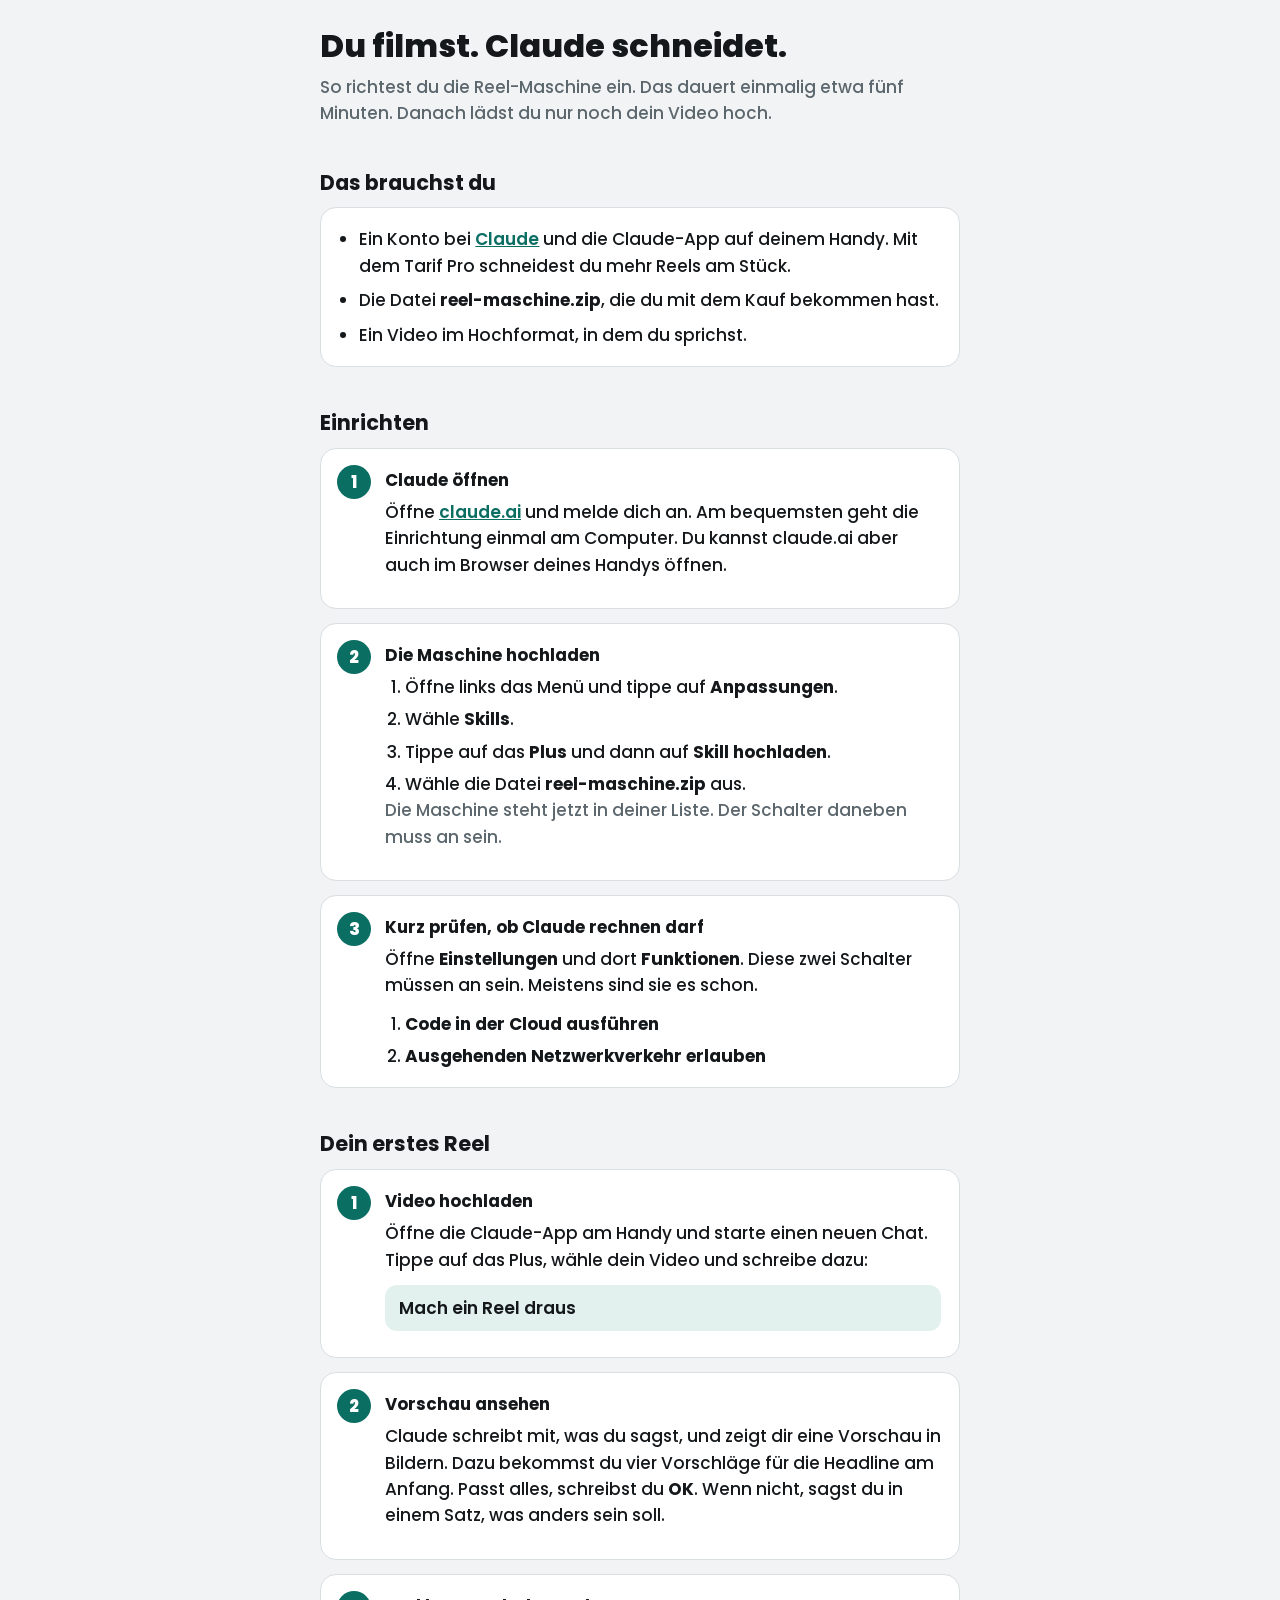
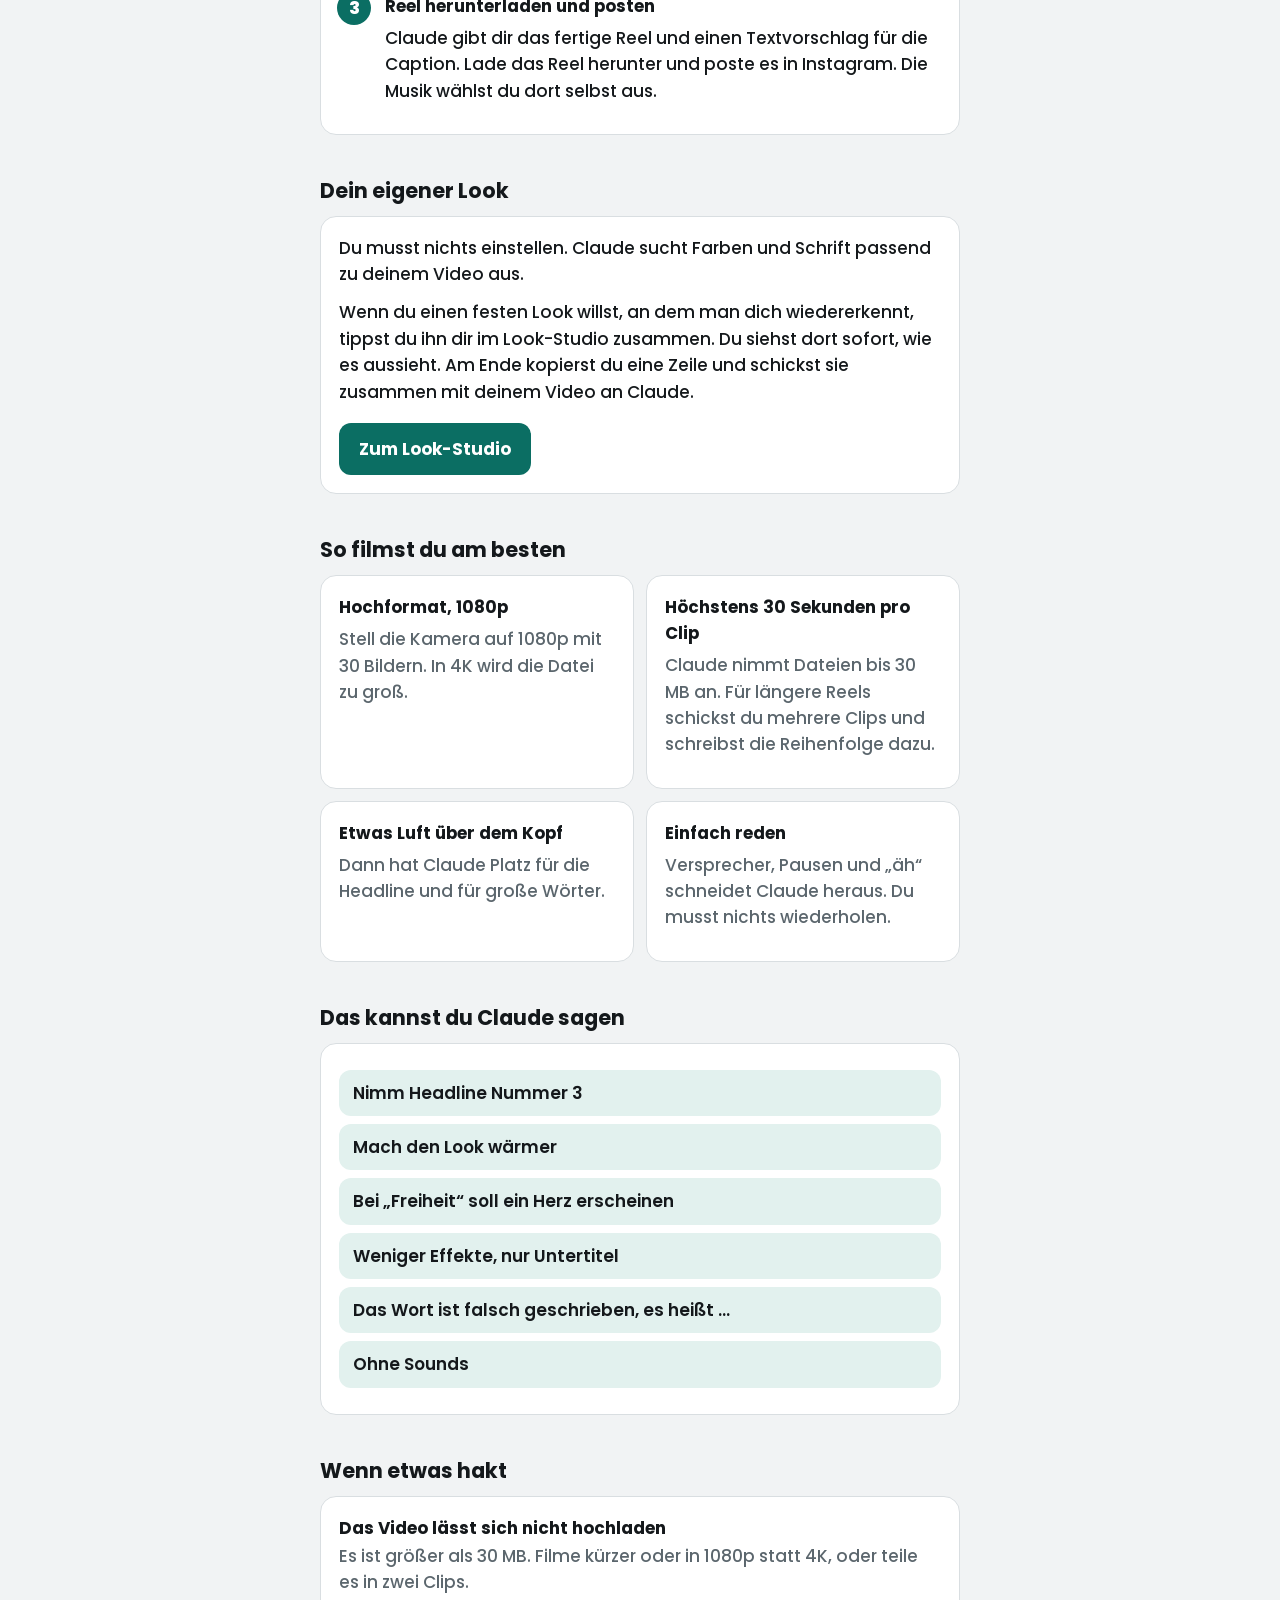
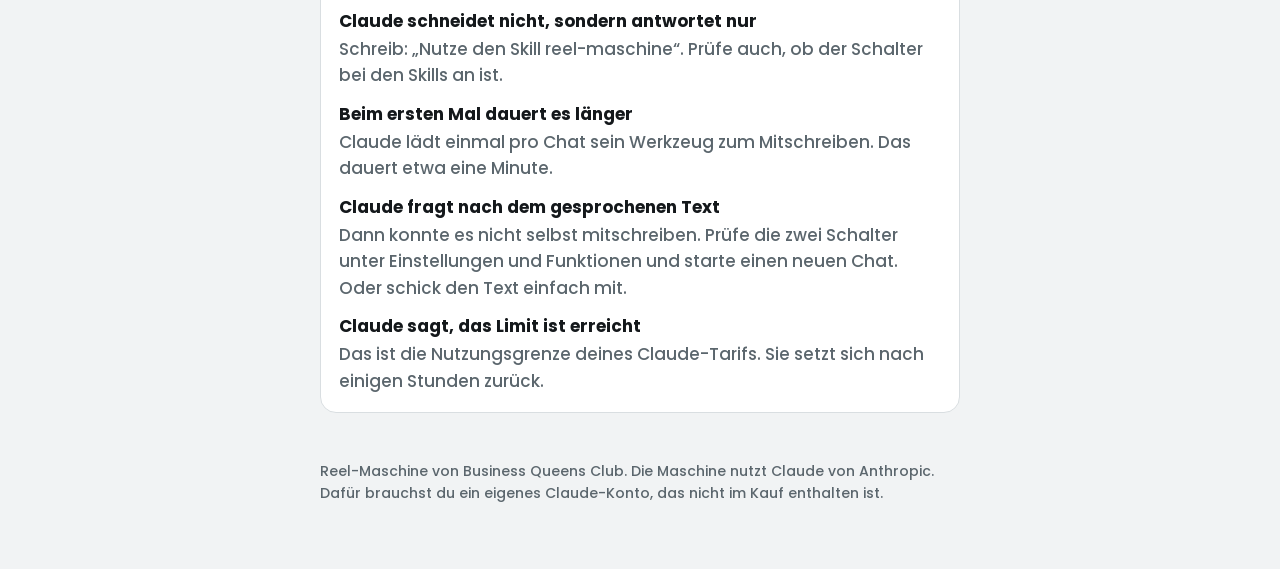
==== index.html @ 1df6cdad "Anleitung und Look-Studio" ====
<!doctype html>
<html lang="de">
<head>
<meta charset="utf-8">
<meta name="viewport" content="width=device-width, initial-scale=1, viewport-fit=cover">
<meta name="robots" content="noindex">
<title>Reel-Maschine: So startest du</title>
<link rel="stylesheet" href="stil.css">
<style>
/* Layout: eine schmale Lesespalte fürs Handy. Oben was man braucht, dann fünf nummerierte Schritte
   (echte Reihenfolge), danach Tipps und Hilfe zum Nachschlagen. */
:root {
  --bg: #F1F3F4; --flaeche: #FFFFFF; --tinte: #14181B; --leise: #5B666D; --linie: #D9DEE1;
  --akzent: #0B6E63; --auf-akzent: #FFFFFF; --hell: #E2F1EE;
  --schrift: "Poppins", system-ui, -apple-system, "Segoe UI", sans-serif;
}
@media (prefers-color-scheme: dark) { :root {
  --bg: #0F1214; --flaeche: #191E21; --tinte: #EEF2F3; --leise: #9AA6AC; --linie: #2B3338;
  --akzent: #47CDB8; --auf-akzent: #06211D; --hell: #173832; color-scheme: dark } }
html { color-scheme: light dark }
body { margin: 0; background: var(--bg); color: var(--tinte); font: 500 17px/1.55 var(--schrift); }
.seite { max-width: 640px; margin: 0 auto; padding-block: 28px 64px;
  padding-left: max(18px, env(safe-area-inset-left, 0px)); padding-right: max(18px, env(safe-area-inset-right, 0px)); }
h1 { font-size: 2rem; line-height: 1.12; margin: 0 0 10px; font-weight: 800; text-wrap: balance; }
h2 { font-size: 1.3rem; line-height: 1.2; margin: 44px 0 12px; font-weight: 700; text-wrap: balance; }
h3 { font-size: 1.05rem; margin: 0 0 6px; font-weight: 700; }
p { margin: 0 0 12px; } .leise { color: var(--leise); }
a { color: var(--akzent); font-weight: 600; }
.kasten { background: var(--flaeche); border: 1px solid var(--linie); border-radius: 16px; padding: 18px; }
.kasten ul { margin: 0; padding-left: 1.2em; display: grid; gap: 8px; }
.schritte { list-style: none; margin: 0; padding: 0; display: grid; gap: 14px; counter-reset: s; }
.schritte > li { counter-increment: s; background: var(--flaeche); border: 1px solid var(--linie); border-radius: 16px; padding: 18px 18px 18px 64px; position: relative; }
.schritte > li::before { content: counter(s); position: absolute; left: 16px; top: 16px; width: 34px; height: 34px; border-radius: 50%;
  background: var(--akzent); color: var(--auf-akzent); font-weight: 800; display: grid; place-items: center; }
.schritte ol { margin: 6px 0 0; padding-left: 1.2em; display: grid; gap: 6px; }
.sag { display: block; background: var(--hell); border-radius: 12px; padding: 10px 14px; margin: 8px 0; font-weight: 600; }
.knopf { display: inline-block; background: var(--akzent); color: var(--auf-akzent); text-decoration: none; font-weight: 700; border-radius: 12px; padding: 13px 20px; margin-top: 6px; }
.knopf:focus-visible, a:focus-visible { outline: 3px solid var(--akzent); outline-offset: 2px; }
dl { margin: 0; display: grid; gap: 12px; } dt { font-weight: 700; } dd { margin: 2px 0 0; color: var(--leise); }
.zwei { display: grid; gap: 12px; } @media (min-width: 560px) { .zwei { grid-template-columns: 1fr 1fr; } }
footer { margin-top: 48px; font-size: .88rem; color: var(--leise); }
</style>
</head>
<body>
<div class="seite">

<h1>Du filmst. Claude schneidet.</h1>
<p class="leise">So richtest du die Reel-Maschine ein. Das dauert einmalig etwa fünf Minuten. Danach lädst du nur noch dein Video hoch.</p>

<h2>Das brauchst du</h2>
<div class="kasten">
  <ul>
    <li>Ein Konto bei <a href="https://claude.ai">Claude</a> und die Claude-App auf deinem Handy. Mit dem Tarif Pro schneidest du mehr Reels am Stück.</li>
    <li>Die Datei <b>reel-maschine.zip</b>, die du mit dem Kauf bekommen hast.</li>
    <li>Ein Video im Hochformat, in dem du sprichst.</li>
  </ul>
</div>

<h2>Einrichten</h2>
<ol class="schritte">
  <li>
    <h3>Claude öffnen</h3>
    <p>Öffne <a href="https://claude.ai">claude.ai</a> und melde dich an. Am bequemsten geht die Einrichtung einmal am Computer. Du kannst claude.ai aber auch im Browser deines Handys öffnen.</p>
  </li>
  <li>
    <h3>Die Maschine hochladen</h3>
    <ol>
      <li>Öffne links das Menü und tippe auf <b>Anpassungen</b>.</li>
      <li>Wähle <b>Skills</b>.</li>
      <li>Tippe auf das <b>Plus</b> und dann auf <b>Skill hochladen</b>.</li>
      <li>Wähle die Datei <b>reel-maschine.zip</b> aus.</li>
    </ol>
    <p class="leise">Die Maschine steht jetzt in deiner Liste. Der Schalter daneben muss an sein.</p>
  </li>
  <li>
    <h3>Kurz prüfen, ob Claude rechnen darf</h3>
    <p>Öffne <b>Einstellungen</b> und dort <b>Funktionen</b>. Diese zwei Schalter müssen an sein. Meistens sind sie es schon.</p>
    <ol>
      <li><b>Code in der Cloud ausführen</b></li>
      <li><b>Ausgehenden Netzwerkverkehr erlauben</b></li>
    </ol>
  </li>
</ol>

<h2>Dein erstes Reel</h2>
<ol class="schritte">
  <li>
    <h3>Video hochladen</h3>
    <p>Öffne die Claude-App am Handy und starte einen neuen Chat. Tippe auf das Plus, wähle dein Video und schreibe dazu:</p>
    <span class="sag">Mach ein Reel draus</span>
  </li>
  <li>
    <h3>Vorschau ansehen</h3>
    <p>Claude schreibt mit, was du sagst, und zeigt dir eine Vorschau in Bildern. Dazu bekommst du vier Vorschläge für die Headline am Anfang. Passt alles, schreibst du <b>OK</b>. Wenn nicht, sagst du in einem Satz, was anders sein soll.</p>
  </li>
  <li>
    <h3>Reel herunterladen und posten</h3>
    <p>Claude gibt dir das fertige Reel und einen Textvorschlag für die Caption. Lade das Reel herunter und poste es in Instagram. Die Musik wählst du dort selbst aus.</p>
  </li>
</ol>

<h2>Dein eigener Look</h2>
<div class="kasten">
  <p>Du musst nichts einstellen. Claude sucht Farben und Schrift passend zu deinem Video aus.</p>
  <p>Wenn du einen festen Look willst, an dem man dich wiedererkennt, tippst du ihn dir im Look-Studio zusammen. Du siehst dort sofort, wie es aussieht. Am Ende kopierst du eine Zeile und schickst sie zusammen mit deinem Video an Claude.</p>
  <a class="knopf" href="studio/">Zum Look-Studio</a>
</div>

<h2>So filmst du am besten</h2>
<div class="zwei">
  <div class="kasten"><h3>Hochformat, 1080p</h3><p class="leise">Stell die Kamera auf 1080p mit 30 Bildern. In 4K wird die Datei zu groß.</p></div>
  <div class="kasten"><h3>Höchstens 30 Sekunden pro Clip</h3><p class="leise">Claude nimmt Dateien bis 30 MB an. Für längere Reels schickst du mehrere Clips und schreibst die Reihenfolge dazu.</p></div>
  <div class="kasten"><h3>Etwas Luft über dem Kopf</h3><p class="leise">Dann hat Claude Platz für die Headline und für große Wörter.</p></div>
  <div class="kasten"><h3>Einfach reden</h3><p class="leise">Versprecher, Pausen und „äh“ schneidet Claude heraus. Du musst nichts wiederholen.</p></div>
</div>

<h2>Das kannst du Claude sagen</h2>
<div class="kasten">
  <span class="sag">Nimm Headline Nummer 3</span>
  <span class="sag">Mach den Look wärmer</span>
  <span class="sag">Bei „Freiheit“ soll ein Herz erscheinen</span>
  <span class="sag">Weniger Effekte, nur Untertitel</span>
  <span class="sag">Das Wort ist falsch geschrieben, es heißt …</span>
  <span class="sag">Ohne Sounds</span>
</div>

<h2>Wenn etwas hakt</h2>
<div class="kasten">
  <dl>
    <div><dt>Das Video lässt sich nicht hochladen</dt><dd>Es ist größer als 30 MB. Filme kürzer oder in 1080p statt 4K, oder teile es in zwei Clips.</dd></div>
    <div><dt>Claude schneidet nicht, sondern antwortet nur</dt><dd>Schreib: „Nutze den Skill reel-maschine“. Prüfe auch, ob der Schalter bei den Skills an ist.</dd></div>
    <div><dt>Beim ersten Mal dauert es länger</dt><dd>Claude lädt einmal pro Chat sein Werkzeug zum Mitschreiben. Das dauert etwa eine Minute.</dd></div>
    <div><dt>Claude fragt nach dem gesprochenen Text</dt><dd>Dann konnte es nicht selbst mitschreiben. Prüfe die zwei Schalter unter Einstellungen und Funktionen und starte einen neuen Chat. Oder schick den Text einfach mit.</dd></div>
    <div><dt>Claude sagt, das Limit ist erreicht</dt><dd>Das ist die Nutzungsgrenze deines Claude-Tarifs. Sie setzt sich nach einigen Stunden zurück.</dd></div>
  </dl>
</div>

<footer>Reel-Maschine von Business Queens Club. Die Maschine nutzt Claude von Anthropic. Dafür brauchst du ein eigenes Claude-Konto, das nicht im Kauf enthalten ist.</footer>
</div>
</body>
</html>
---- stil.css ----
/* Gemeinsame Schriften: liegen auf dieser Seite selbst, es wird nichts von fremden Servern geladen. */
@font-face { font-family: "Poppins"; font-weight: 500; font-display: swap; src: url("fonts/Poppins-Medium.ttf") format("truetype"); }
@font-face { font-family: "Poppins"; font-weight: 600; font-display: swap; src: url("fonts/Poppins-SemiBold.ttf") format("truetype"); }
@font-face { font-family: "Poppins"; font-weight: 700; font-display: swap; src: url("fonts/Poppins-Bold.ttf") format("truetype"); }
@font-face { font-family: "Poppins"; font-weight: 800; font-display: swap; src: url("fonts/Poppins-ExtraBold.ttf") format("truetype"); }
@font-face { font-family: "DM Serif Display"; font-style: italic; font-display: swap; src: url("fonts/DMSerifDisplay-Italic.ttf") format("truetype"); }
@font-face { font-family: "Instrument Serif"; font-style: italic; font-display: swap; src: url("fonts/InstrumentSerif-Italic.ttf") format("truetype"); }
@font-face { font-family: "Anton"; font-display: swap; src: url("fonts/Anton-Regular.ttf") format("truetype"); }
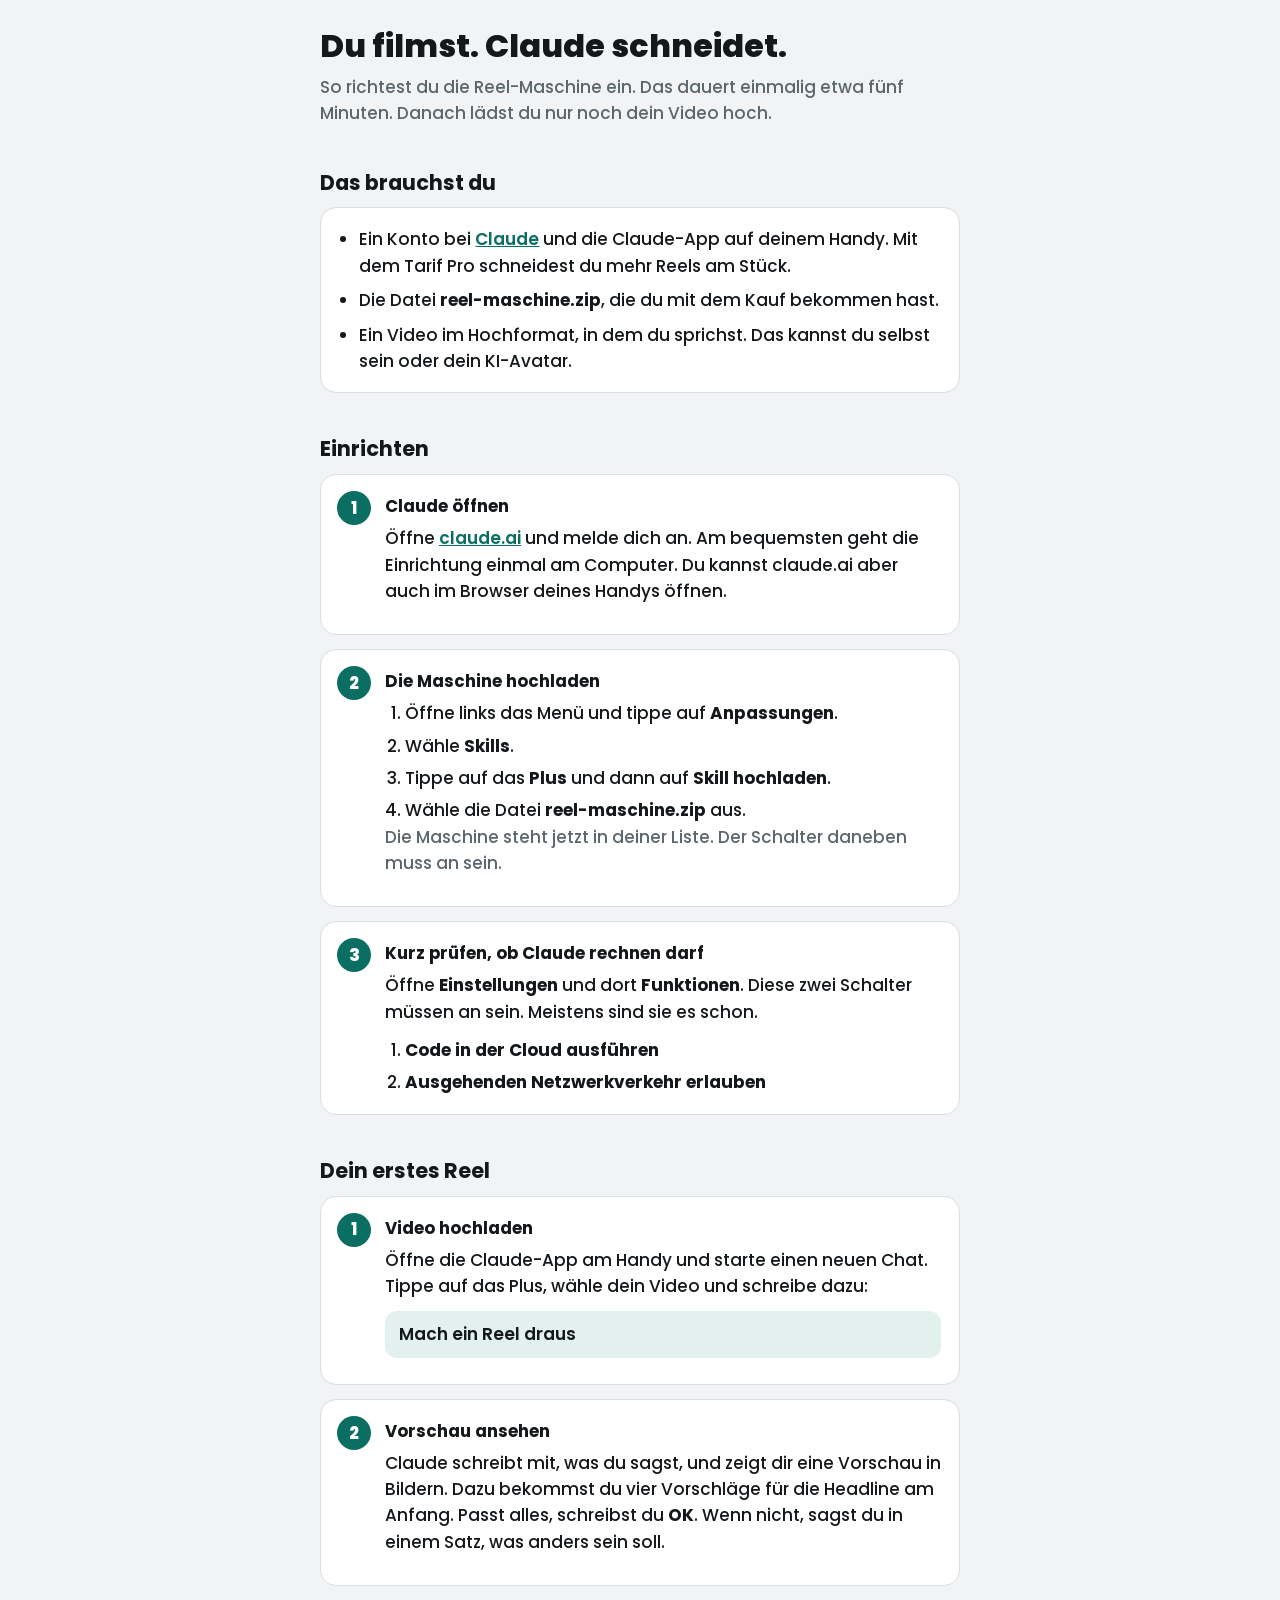
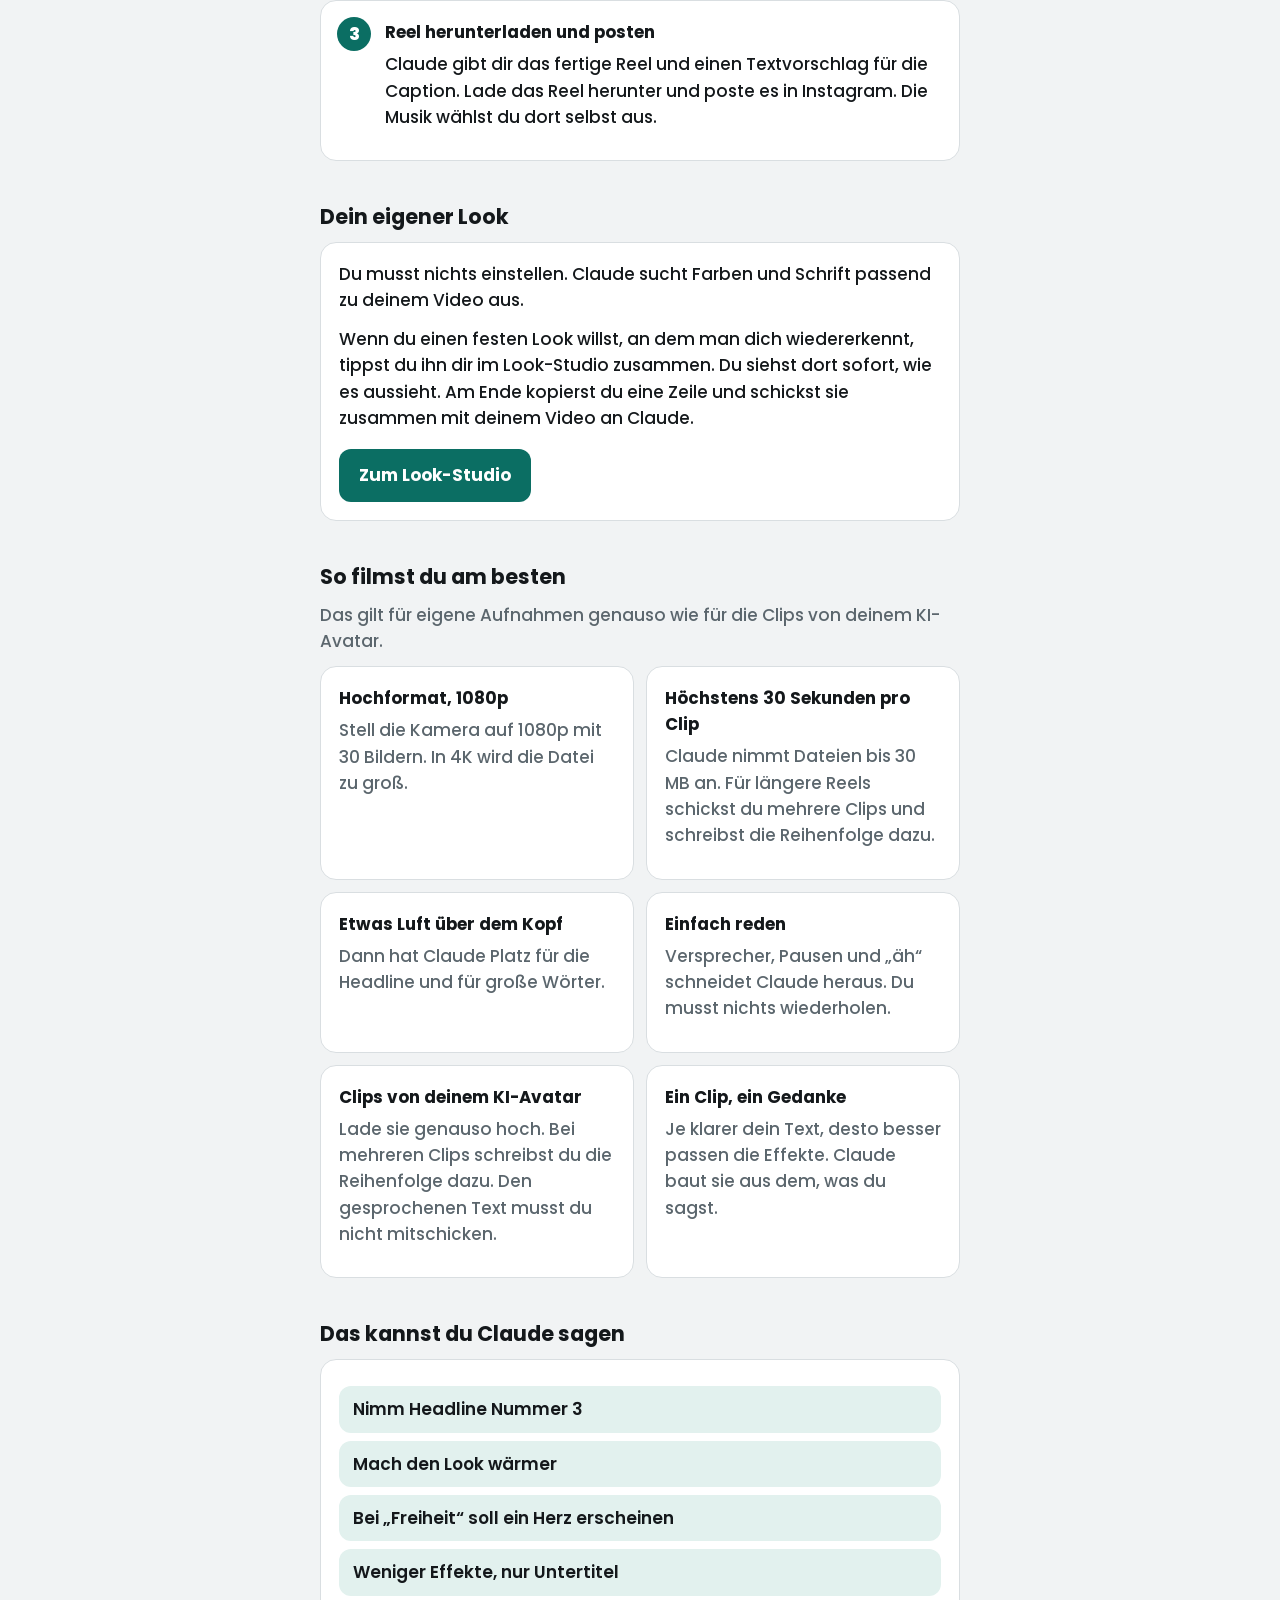
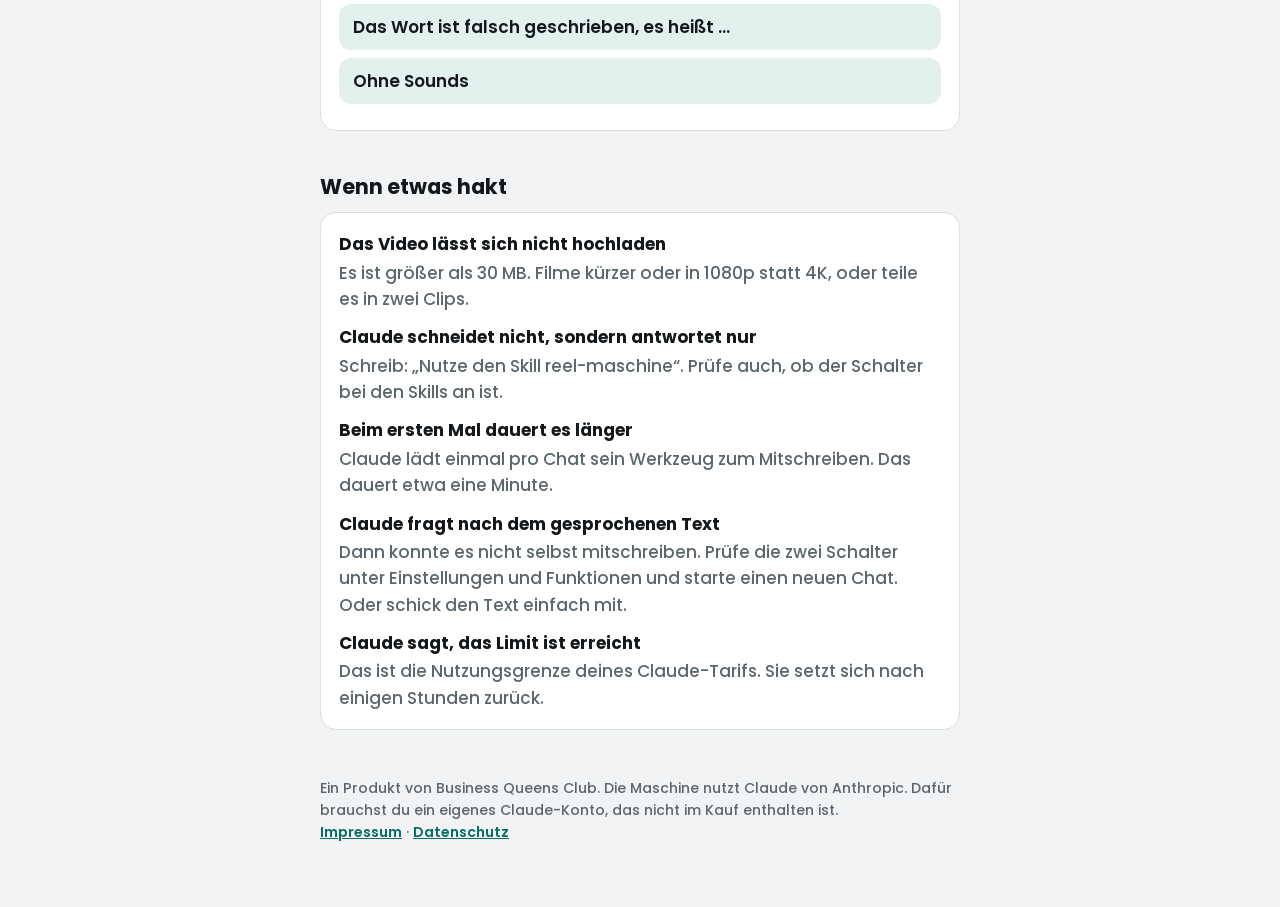
==== commit 345efd90: "Impressum, Datenschutz, Hinweise zu KI-Avatar-Clips" ====
--- a/index.html
+++ b/index.html
@@ -52,7 +52,7 @@
   <ul>
     <li>Ein Konto bei <a href="https://claude.ai">Claude</a> und die Claude-App auf deinem Handy. Mit dem Tarif Pro schneidest du mehr Reels am Stück.</li>
     <li>Die Datei <b>reel-maschine.zip</b>, die du mit dem Kauf bekommen hast.</li>
-    <li>Ein Video im Hochformat, in dem du sprichst.</li>
+    <li>Ein Video im Hochformat, in dem du sprichst. Das kannst du selbst sein oder dein KI-Avatar.</li>
   </ul>
 </div>
 
@@ -107,11 +107,14 @@
 </div>
 
 <h2>So filmst du am besten</h2>
+<p class="leise">Das gilt für eigene Aufnahmen genauso wie für die Clips von deinem KI-Avatar.</p>
 <div class="zwei">
   <div class="kasten"><h3>Hochformat, 1080p</h3><p class="leise">Stell die Kamera auf 1080p mit 30 Bildern. In 4K wird die Datei zu groß.</p></div>
   <div class="kasten"><h3>Höchstens 30 Sekunden pro Clip</h3><p class="leise">Claude nimmt Dateien bis 30 MB an. Für längere Reels schickst du mehrere Clips und schreibst die Reihenfolge dazu.</p></div>
   <div class="kasten"><h3>Etwas Luft über dem Kopf</h3><p class="leise">Dann hat Claude Platz für die Headline und für große Wörter.</p></div>
   <div class="kasten"><h3>Einfach reden</h3><p class="leise">Versprecher, Pausen und „äh“ schneidet Claude heraus. Du musst nichts wiederholen.</p></div>
+  <div class="kasten"><h3>Clips von deinem KI-Avatar</h3><p class="leise">Lade sie genauso hoch. Bei mehreren Clips schreibst du die Reihenfolge dazu. Den gesprochenen Text musst du nicht mitschicken.</p></div>
+  <div class="kasten"><h3>Ein Clip, ein Gedanke</h3><p class="leise">Je klarer dein Text, desto besser passen die Effekte. Claude baut sie aus dem, was du sagst.</p></div>
 </div>
 
 <h2>Das kannst du Claude sagen</h2>
@@ -135,7 +138,8 @@
   </dl>
 </div>
 
-<footer>Reel-Maschine von Business Queens Club. Die Maschine nutzt Claude von Anthropic. Dafür brauchst du ein eigenes Claude-Konto, das nicht im Kauf enthalten ist.</footer>
+<footer>Ein Produkt von Business Queens Club. Die Maschine nutzt Claude von Anthropic. Dafür brauchst du ein eigenes Claude-Konto, das nicht im Kauf enthalten ist.<br>
+<a href="https://businessqueensclub.de/rechtliches/#impressum">Impressum</a> · <a href="https://businessqueensclub.de/rechtliches/#datenschutz">Datenschutz</a></footer>
 </div>
 </body>
 </html>
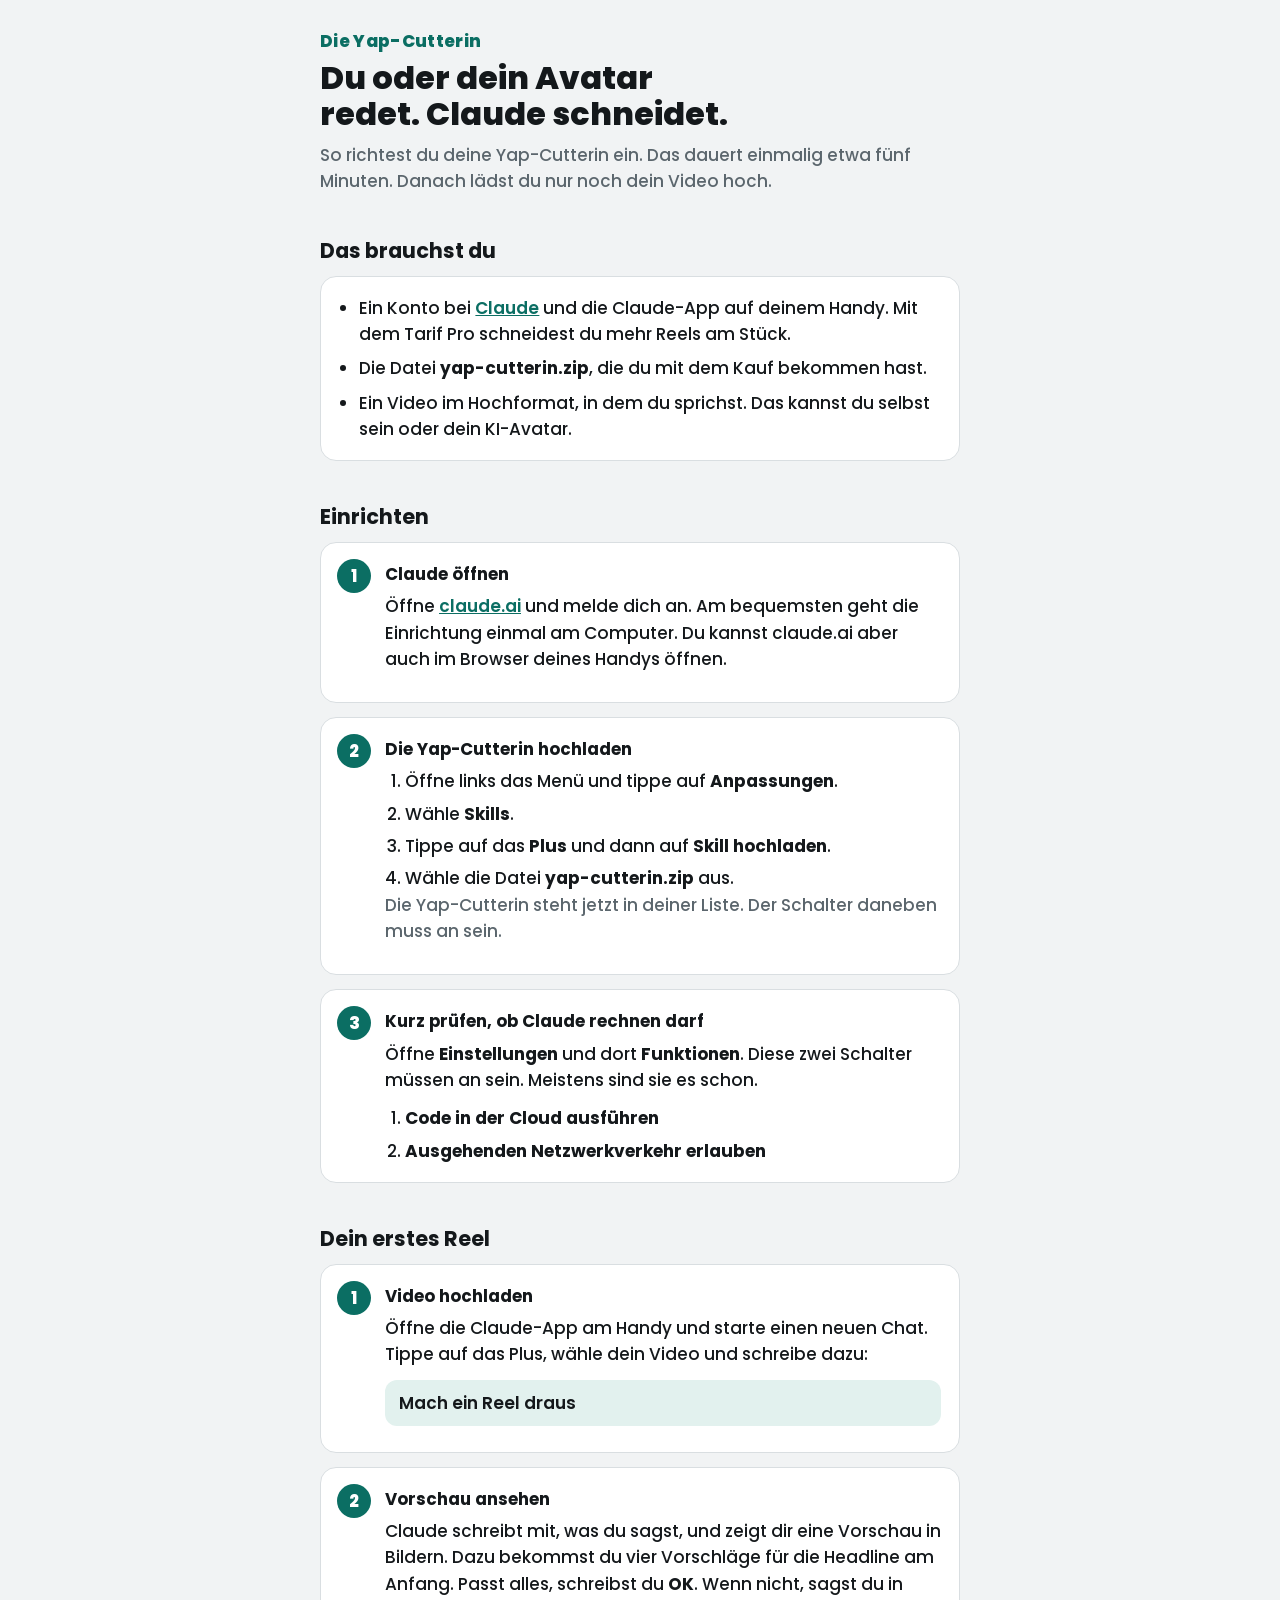
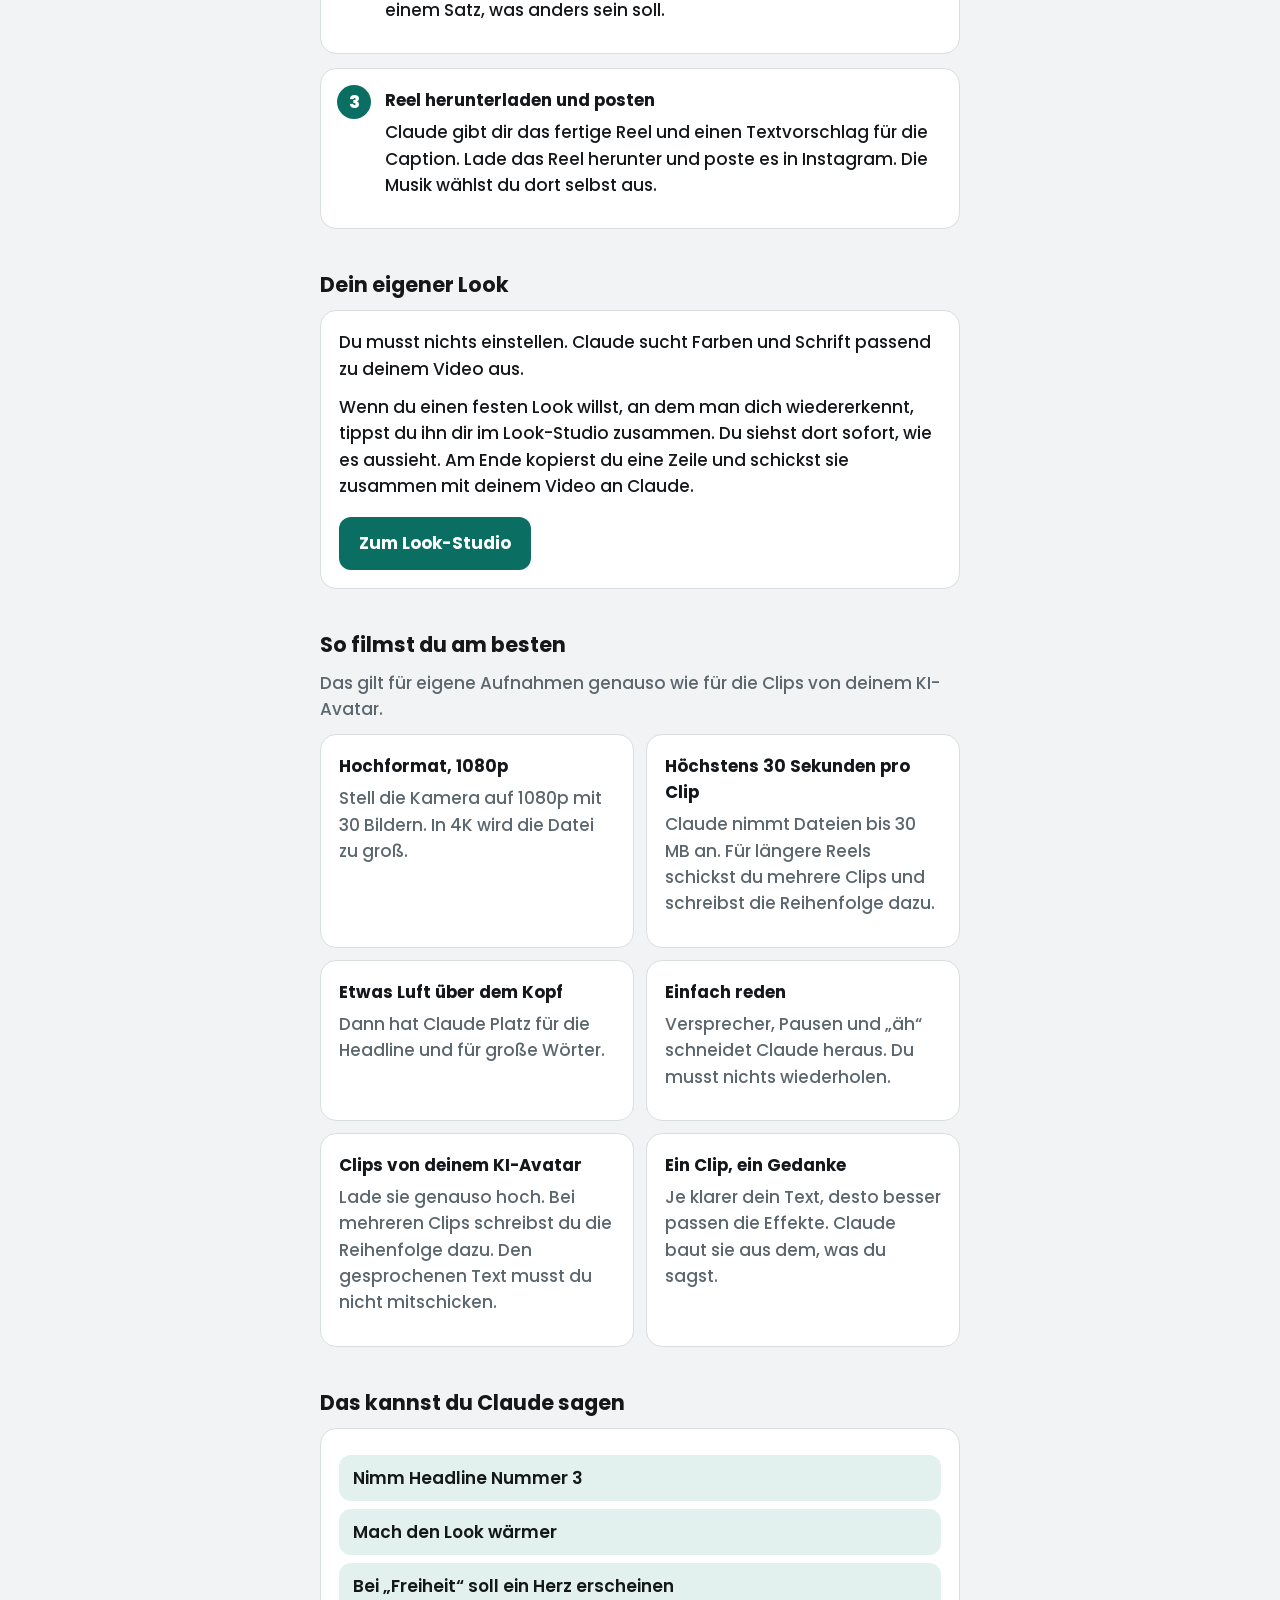
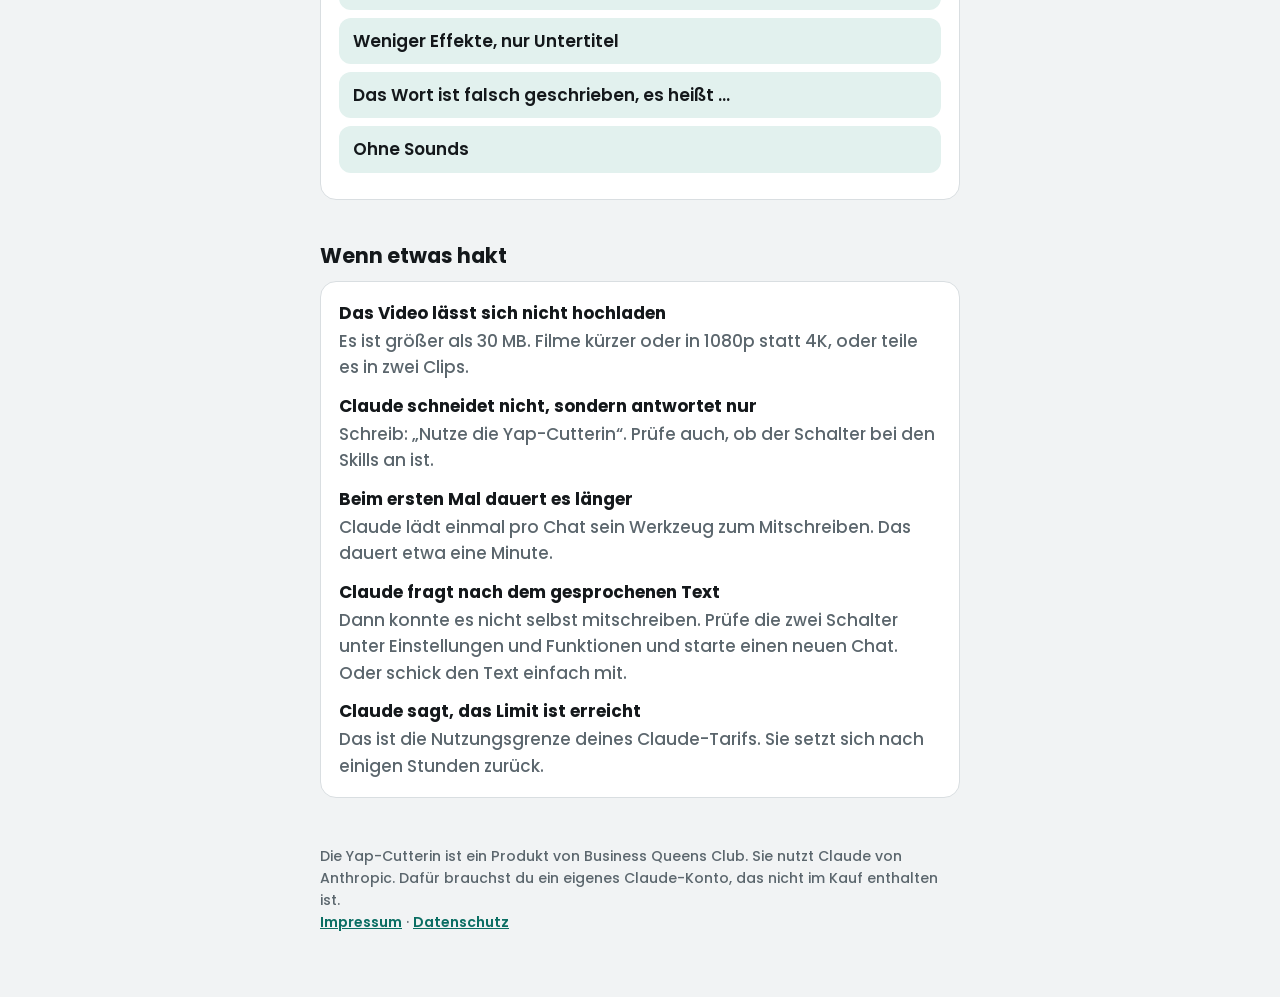
==== commit ebb71a70: "Umbenannt in Die Yap-Cutterin" ====
--- a/index.html
+++ b/index.html
@@ -4,7 +4,7 @@
 <meta charset="utf-8">
 <meta name="viewport" content="width=device-width, initial-scale=1, viewport-fit=cover">
 <meta name="robots" content="noindex">
-<title>Reel-Maschine: So startest du</title>
+<title>Die Yap-Cutterin: So startest du</title>
 <link rel="stylesheet" href="stil.css">
 <style>
 /* Layout: eine schmale Lesespalte fürs Handy. Oben was man braucht, dann fünf nummerierte Schritte
@@ -21,6 +21,7 @@
 body { margin: 0; background: var(--bg); color: var(--tinte); font: 500 17px/1.55 var(--schrift); }
 .seite { max-width: 640px; margin: 0 auto; padding-block: 28px 64px;
   padding-left: max(18px, env(safe-area-inset-left, 0px)); padding-right: max(18px, env(safe-area-inset-right, 0px)); }
+.marke { font-weight: 800; color: var(--akzent); letter-spacing: .02em; margin: 0 0 6px; }
 h1 { font-size: 2rem; line-height: 1.12; margin: 0 0 10px; font-weight: 800; text-wrap: balance; }
 h2 { font-size: 1.3rem; line-height: 1.2; margin: 44px 0 12px; font-weight: 700; text-wrap: balance; }
 h3 { font-size: 1.05rem; margin: 0 0 6px; font-weight: 700; }
@@ -44,14 +45,15 @@
 <body>
 <div class="seite">
 
-<h1>Du filmst. Claude schneidet.</h1>
-<p class="leise">So richtest du die Reel-Maschine ein. Das dauert einmalig etwa fünf Minuten. Danach lädst du nur noch dein Video hoch.</p>
+<p class="marke">Die Yap-Cutterin</p>
+<h1>Du oder dein Avatar redet. Claude schneidet.</h1>
+<p class="leise">So richtest du deine Yap-Cutterin ein. Das dauert einmalig etwa fünf Minuten. Danach lädst du nur noch dein Video hoch.</p>
 
 <h2>Das brauchst du</h2>
 <div class="kasten">
   <ul>
     <li>Ein Konto bei <a href="https://claude.ai">Claude</a> und die Claude-App auf deinem Handy. Mit dem Tarif Pro schneidest du mehr Reels am Stück.</li>
-    <li>Die Datei <b>reel-maschine.zip</b>, die du mit dem Kauf bekommen hast.</li>
+    <li>Die Datei <b>yap-cutterin.zip</b>, die du mit dem Kauf bekommen hast.</li>
     <li>Ein Video im Hochformat, in dem du sprichst. Das kannst du selbst sein oder dein KI-Avatar.</li>
   </ul>
 </div>
@@ -63,14 +65,14 @@
     <p>Öffne <a href="https://claude.ai">claude.ai</a> und melde dich an. Am bequemsten geht die Einrichtung einmal am Computer. Du kannst claude.ai aber auch im Browser deines Handys öffnen.</p>
   </li>
   <li>
-    <h3>Die Maschine hochladen</h3>
+    <h3>Die Yap-Cutterin hochladen</h3>
     <ol>
       <li>Öffne links das Menü und tippe auf <b>Anpassungen</b>.</li>
       <li>Wähle <b>Skills</b>.</li>
       <li>Tippe auf das <b>Plus</b> und dann auf <b>Skill hochladen</b>.</li>
-      <li>Wähle die Datei <b>reel-maschine.zip</b> aus.</li>
+      <li>Wähle die Datei <b>yap-cutterin.zip</b> aus.</li>
     </ol>
-    <p class="leise">Die Maschine steht jetzt in deiner Liste. Der Schalter daneben muss an sein.</p>
+    <p class="leise">Die Yap-Cutterin steht jetzt in deiner Liste. Der Schalter daneben muss an sein.</p>
   </li>
   <li>
     <h3>Kurz prüfen, ob Claude rechnen darf</h3>
@@ -131,14 +133,14 @@
 <div class="kasten">
   <dl>
     <div><dt>Das Video lässt sich nicht hochladen</dt><dd>Es ist größer als 30 MB. Filme kürzer oder in 1080p statt 4K, oder teile es in zwei Clips.</dd></div>
-    <div><dt>Claude schneidet nicht, sondern antwortet nur</dt><dd>Schreib: „Nutze den Skill reel-maschine“. Prüfe auch, ob der Schalter bei den Skills an ist.</dd></div>
+    <div><dt>Claude schneidet nicht, sondern antwortet nur</dt><dd>Schreib: „Nutze die Yap-Cutterin“. Prüfe auch, ob der Schalter bei den Skills an ist.</dd></div>
     <div><dt>Beim ersten Mal dauert es länger</dt><dd>Claude lädt einmal pro Chat sein Werkzeug zum Mitschreiben. Das dauert etwa eine Minute.</dd></div>
     <div><dt>Claude fragt nach dem gesprochenen Text</dt><dd>Dann konnte es nicht selbst mitschreiben. Prüfe die zwei Schalter unter Einstellungen und Funktionen und starte einen neuen Chat. Oder schick den Text einfach mit.</dd></div>
     <div><dt>Claude sagt, das Limit ist erreicht</dt><dd>Das ist die Nutzungsgrenze deines Claude-Tarifs. Sie setzt sich nach einigen Stunden zurück.</dd></div>
   </dl>
 </div>
 
-<footer>Ein Produkt von Business Queens Club. Die Maschine nutzt Claude von Anthropic. Dafür brauchst du ein eigenes Claude-Konto, das nicht im Kauf enthalten ist.<br>
+<footer>Die Yap-Cutterin ist ein Produkt von Business Queens Club. Sie nutzt Claude von Anthropic. Dafür brauchst du ein eigenes Claude-Konto, das nicht im Kauf enthalten ist.<br>
 <a href="https://businessqueensclub.de/rechtliches/#impressum">Impressum</a> · <a href="https://businessqueensclub.de/rechtliches/#datenschutz">Datenschutz</a></footer>
 </div>
 </body>
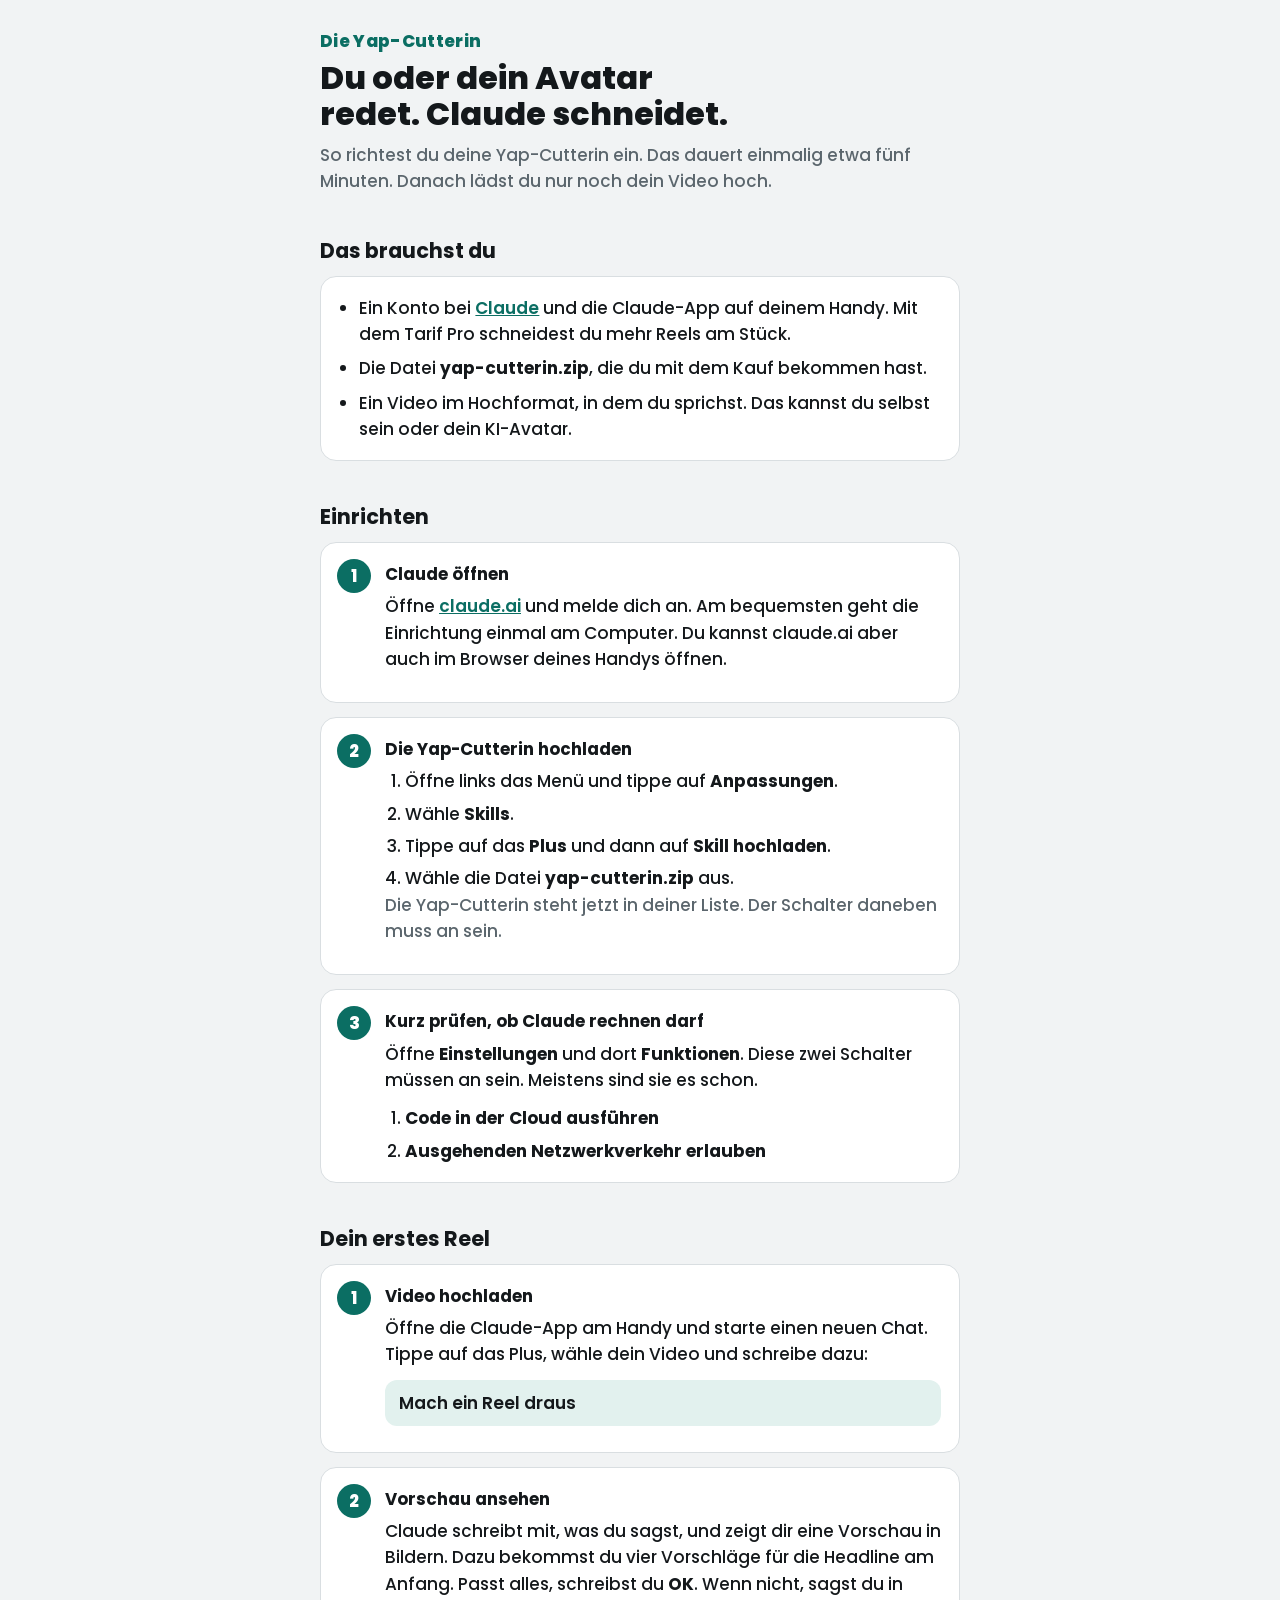
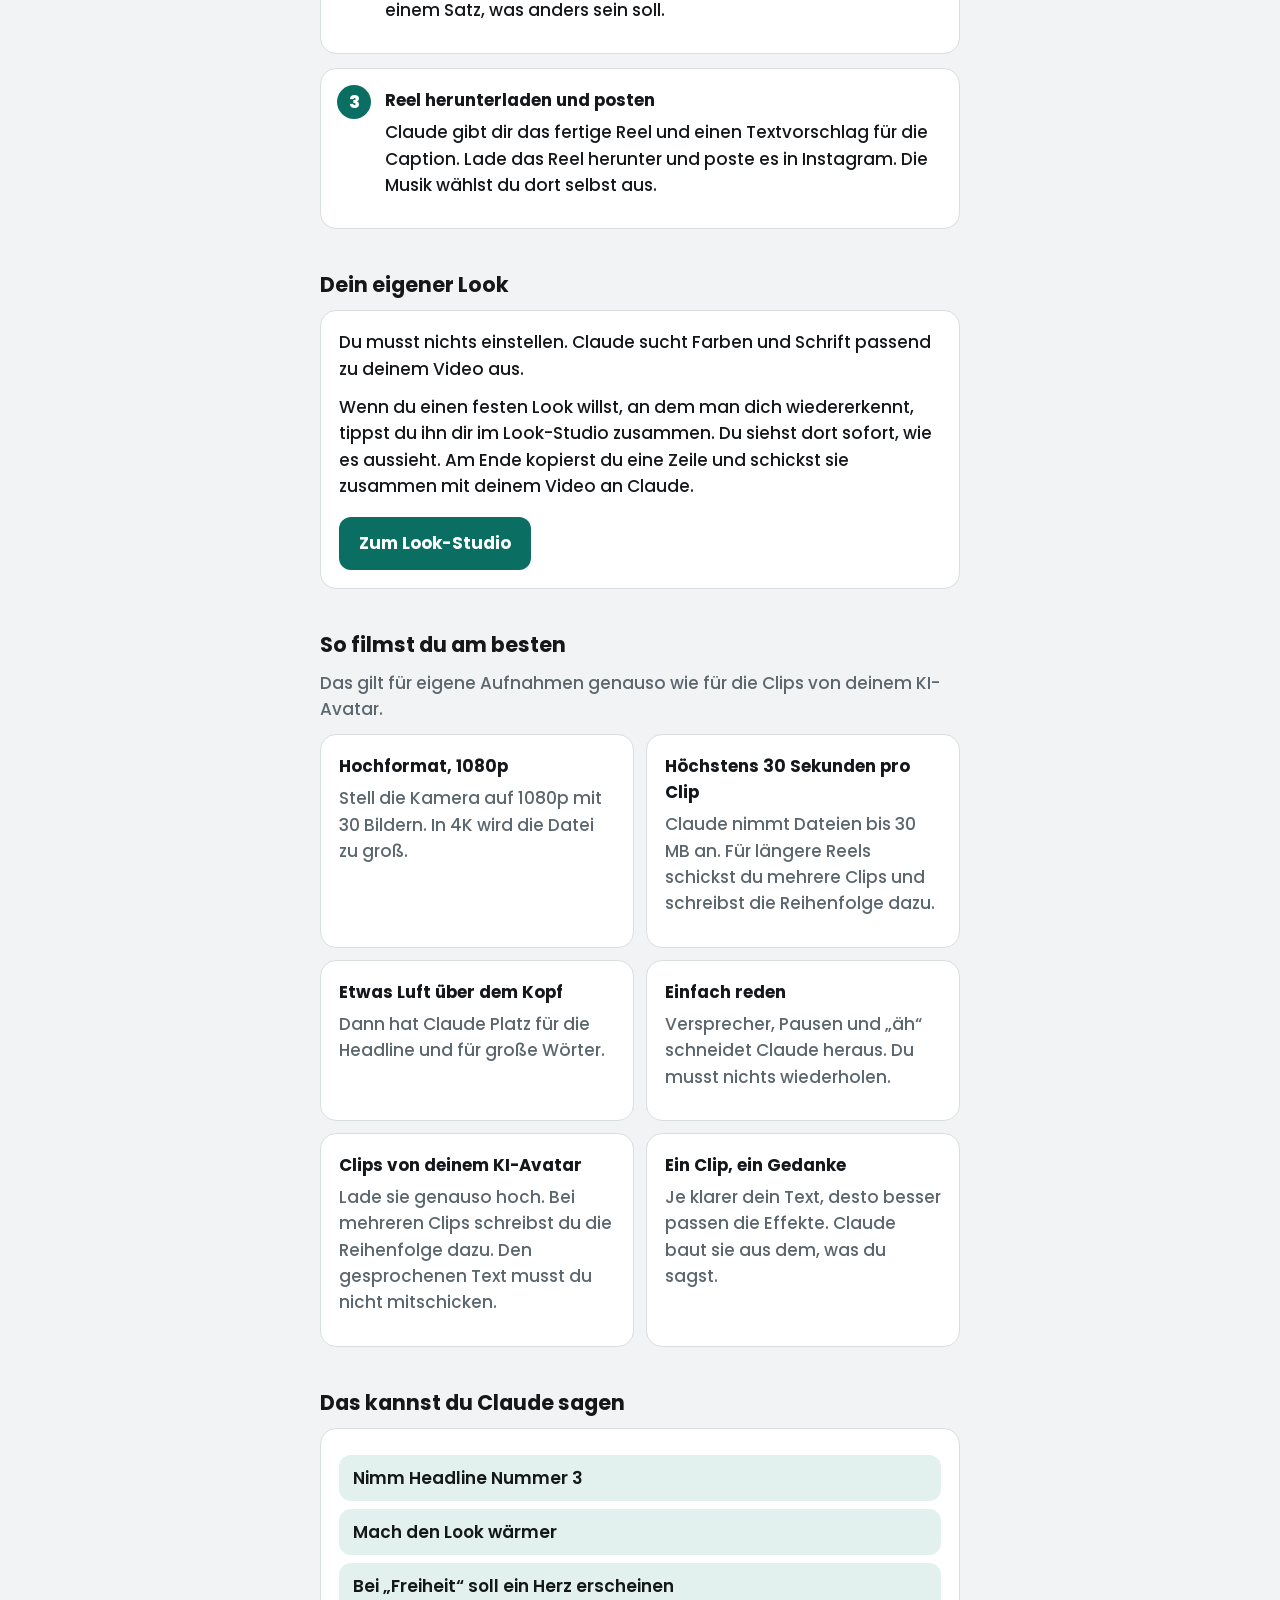
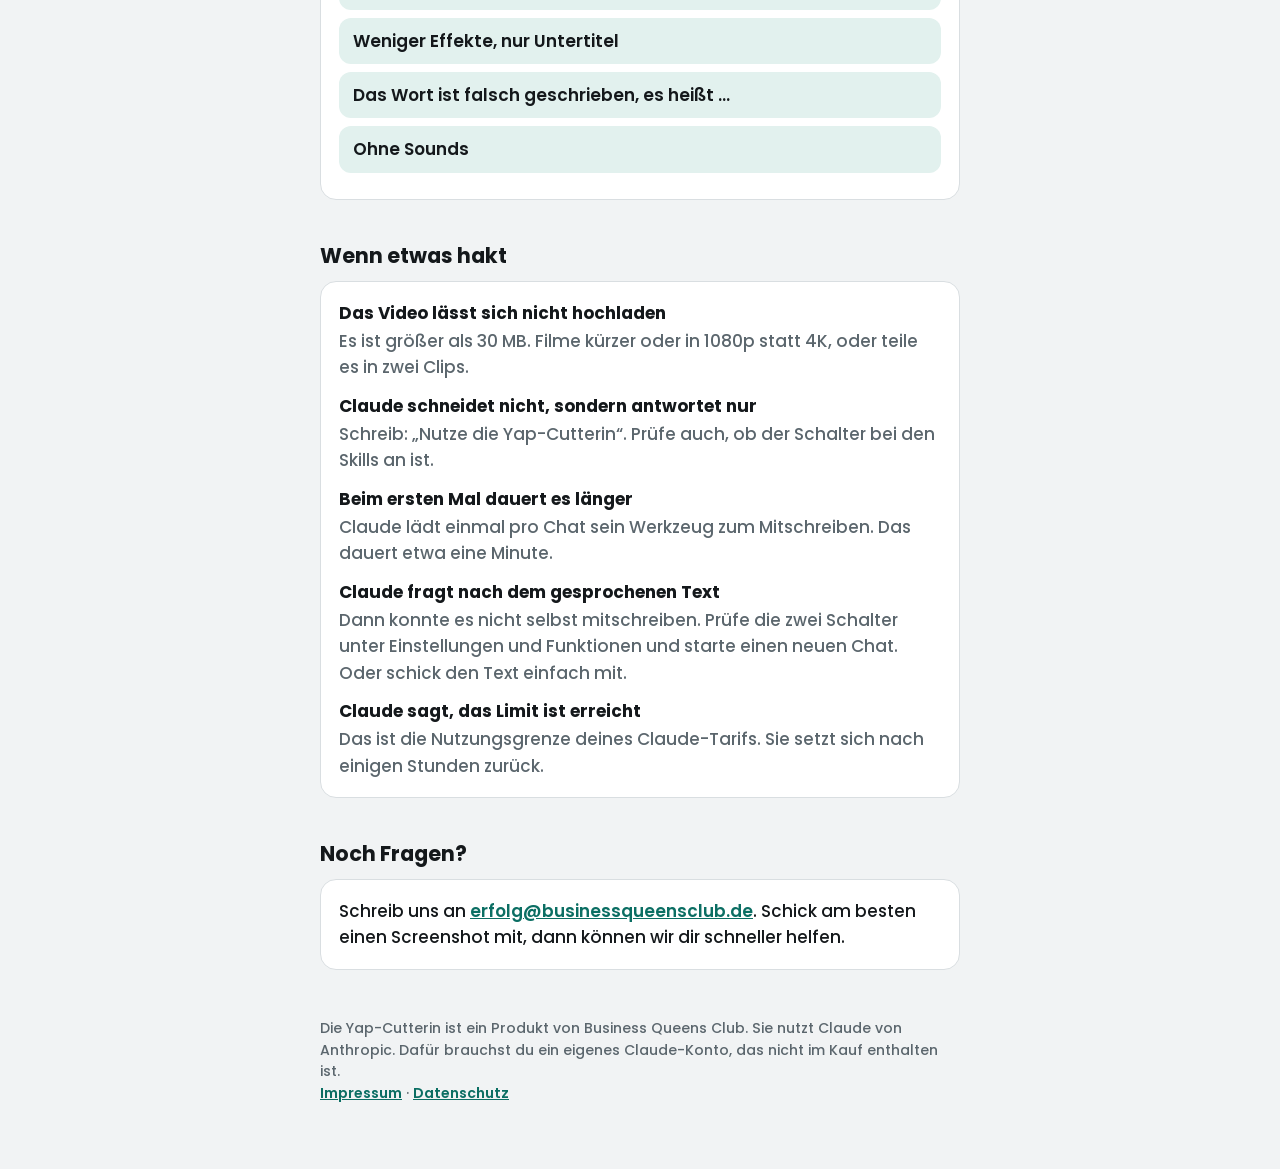
==== commit fa1c3904: "Support-Adresse" ====
--- a/index.html
+++ b/index.html
@@ -140,6 +140,9 @@
   </dl>
 </div>
 
+<h2>Noch Fragen?</h2>
+<div class="kasten"><p style="margin:0">Schreib uns an <a href="mailto:erfolg@businessqueensclub.de">erfolg@businessqueensclub.de</a>. Schick am besten einen Screenshot mit, dann können wir dir schneller helfen.</p></div>
+
 <footer>Die Yap-Cutterin ist ein Produkt von Business Queens Club. Sie nutzt Claude von Anthropic. Dafür brauchst du ein eigenes Claude-Konto, das nicht im Kauf enthalten ist.<br>
 <a href="https://businessqueensclub.de/rechtliches/#impressum">Impressum</a> · <a href="https://businessqueensclub.de/rechtliches/#datenschutz">Datenschutz</a></footer>
 </div>
